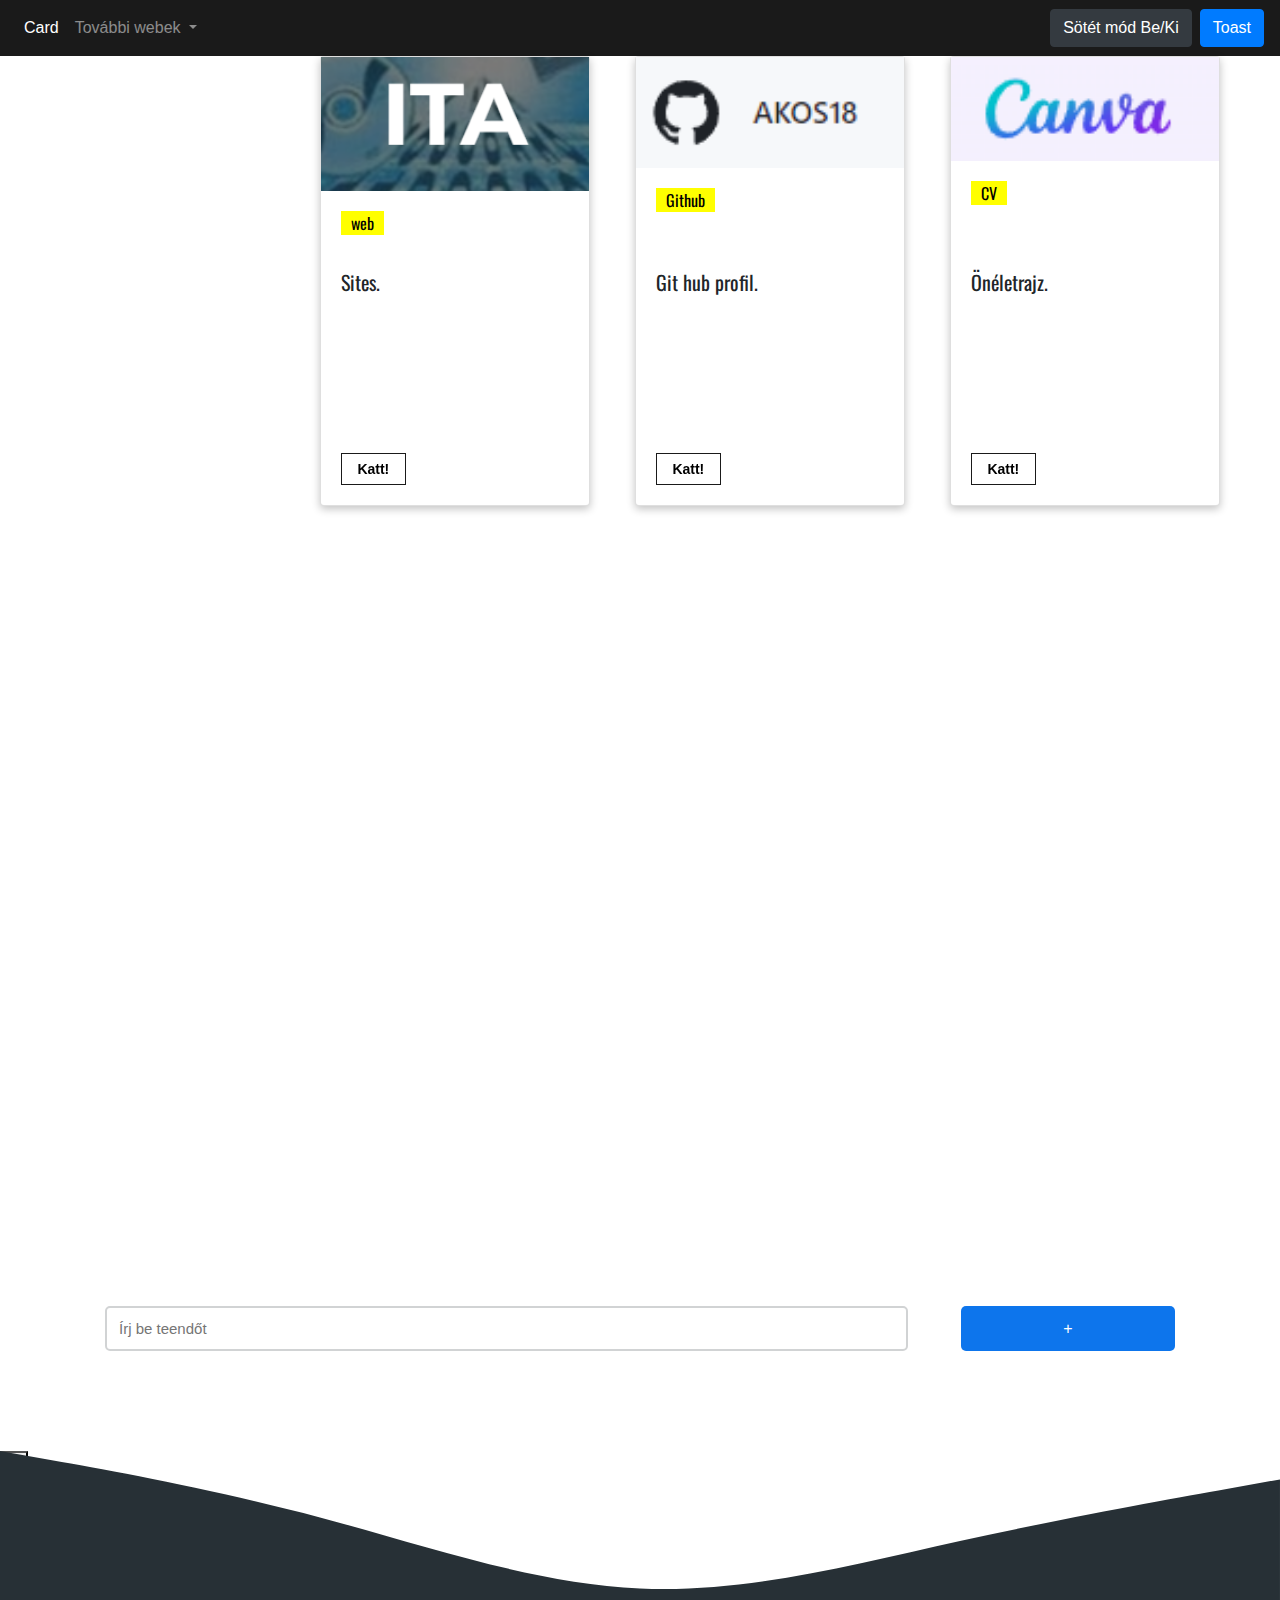
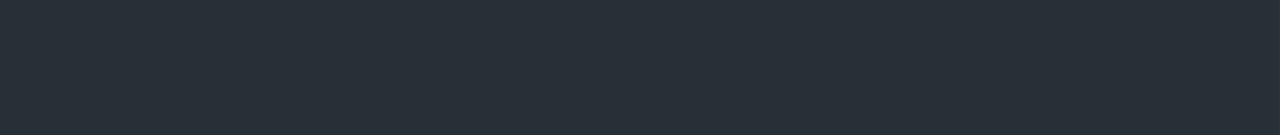
==== index.html @ 9ed6dd80 "Add files via upload" ====
<!DOCTYPE html>
<html lang="hu">

<head>
    <meta charset="UTF-8">
    <meta name="viewport" content="width=device-width, initial-scale=1.0">
    <title>Munkák</title>
    <link rel="stylesheet" href="style2.css">
    <link rel="preconnect" href="https://fonts.googleapis.com">
    <link rel="preconnect" href="https://fonts.gstatic.com" crossorigin>
    <link href="https://fonts.googleapis.com/css2?family=Oswald:wght@200..700&display=swap" rel="stylesheet">
    <link rel="stylesheet" href="https://cdn.jsdelivr.net/npm/bootstrap@4.0.0/dist/css/bootstrap.min.css" integrity="sha384-Gn5384xqQ1aoWXA+058RXPxPg6fy4IWvTNh0E263XmFcJlSAwiGgFAW/dAiS6JXm" crossorigin="anonymous">
    <script src="https://code.jquery.com/jquery-3.2.1.slim.min.js" integrity="sha384-KJ3o2DKtIkvYIK3UENzmM7KCkRr/rE9/Qpg6aAZGJwFDMVNA/GpGFF93hXpG5KkN" crossorigin="anonymous"></script>
    <script src="https://cdn.jsdelivr.net/npm/popper.js@1.12.9/dist/umd/popper.min.js" integrity="sha384-ApNbgh9B+Y1QKtv3Rn7W3mgPxhU9K/ScQsAP7hUibX39j7fakFPskvXusvfa0b4Q" crossorigin="anonymous"></script>
    <script src="https://cdn.jsdelivr.net/npm/bootstrap@4.0.0/dist/js/bootstrap.min.js" integrity="sha384-JZR6Spejh4U02d8jOt6vLEHfe/JQGiRRSQQxSfFWpi1MquVdAyjUar5+76PVCmYl" crossorigin="anonymous"></script>
    <link rel="stylesheet" href="style.css">
</head>

<body>
    <nav class="navbar navbar-expand-lg navbar-dark bg-yellow">
        <button class="navbar-toggler" type="button" data-toggle="collapse" data-target="#navbarNavDropdown" aria-controls="navbarNavDropdown" aria-expanded="false" aria-label="Toggle navigation">
          <span class="navbar-toggler-icon"></span>
        </button>
        <div class="collapse navbar-collapse" id="navbarNavDropdown">
          <ul class="navbar-nav">
            <li class="nav-item active">
              <a class="nav-link" href="#card">Card</a>
            </li>
            <li class="nav-item dropdown">
              <a class="nav-link dropdown-toggle" href="#" id="navbarDropdownMenuLink" data-toggle="dropdown" aria-haspopup="true" aria-expanded="false">
                További webek
              </a>
              <div class="dropdown-menu" aria-labelledby="navbarDropdownMenuLink">
                <a class="dropdown-item" href="https://sites.google.com/view/ita-sza10b/">ITA</a>
                <a class="dropdown-item" href="https://sites.google.com/view/ita-sza10b/digikult-sza10b">Digikult</a>
                <a class="dropdown-item" href="https://sites.google.com/view/ita-sza10b/projekt-sza10b">Projekt</a>
                <a class="dropdown-item" href="https://sites.google.com/view/ita-sza10b/python-sza10b">Python</a>
                <a class="dropdown-item" href="https://sites.google.com/view/ita-sza10b/web-sza10b">Web</a>
                <a class="dropdown-item" href="https://sites.google.com/view/ita-sza10b/halozat-sza10b">Hálózat</a>
                <a class="dropdown-item" href="https://sites.google.com/view/ita-sza10b/bemutatkoz%C3%A1s-sza11b">Bemutatkozás</a>
              </div>
            </li>
          </ul>
        </div>
        <button id="dark-mode-toggle" class="btn btn-secondary ml-auto btn-dark">Sötét mód Be/Ki</button>
        <button type="button" class="btn btn-primary ml-2" data-toggle="modal" data-target="#myModal">Toast</button>
    </nav>
    <div id="card" class="card-container">
        <div class="card">
            <div class="profile-pic"><img src="ita.png" alt="Órarend"></div>
            <div class="bottom">
                <div class="bottom2">
                    <div class="ir1">
                        <span class="cim">web</span>
                    </div>
                    <p id="text">Sites.</p>
                </div>
                <div class="bottom-bottom">
                    <a href="https://sites.google.com/view/ita-sza10b/" class="button">Katt!</a>
                </div>
            </div>
        </div>
        <div class="card">
            <div class="profile-pic"><img src="gh.png" alt="Órarend"></div>
            <div class="bottom">
                <div class="bottom2">
                    <div class="ir1">
                        <span class="cim">Github</span>
                    </div>
                    <p id="text">Git hub profil.</p>

                </div>
                <div class="bottom-bottom">
                    <a href="https://github.com/AKOS18" class="button">Katt!</a>
                </div>
            </div>
        </div>
        <div class="card">
            <div class="profile-pic"><img src="canva.png" alt="Órarend"></div>
            <div class="bottom">
                <div class="bottom2">
                    <div class="ir1">
                        <span class="cim">CV</span>
                    </div>
                    <p id="text">Önéletrajz.</p>
                    
                </div>
                <div class="bottom-bottom">
                    <a href="https://www.canva.com/" class="button">Katt!</a>
                </div>
            </div>
        </div>
    </div>
    </div>
    <div class="parallax"></div>
    <div class="container">
        <div id="newtask">
            <input type="text" placeholder="Írj be teendőt">
            <button id="push">+</button>
        </div>
        <div id="tasks"></div>
    </div>
    <svg xmlns="http://www.w3.org/2000/svg" viewBox="0 0 1440 320" class="wave">
        <path fill="#273036" fill-opacity="1" d="M0,0L60,10.7C120,21,240,43,360,74.7C480,107,600,149,720,154.7C840,160,960,128,1080,101.3C1200,75,1320,53,1380,42.7L1440,32L1440,320L1380,320C1320,320,1200,320,1080,320C960,320,840,320,720,320C600,320,480,320,360,320C240,320,120,320,60,320L0,320Z"></path>
    </svg>
    <div class="modal fade" id="myModal" tabindex="-1" role="dialog" aria-labelledby="exampleModalLabel" aria-hidden="true">
        <div class="modal-dialog" role="document">
            <div class="modal-content">
                <div class="modal-header">
                    <h5 class="modal-title" id="exampleModalLabel">Toast</h5>
                    <button type="button" class="close" data-dismiss="modal" aria-label="Close">
                        <span aria-hidden="true">&times;</span>
                    </button>
                </div>
                <div class="modal-body">
                    <center><img src="sitckman.png" id="" alt=""></center>
                    <center>Ákos vagyok 18 éves. Gépészes diák.</center>
                </div>
                <div class="modal-footer">
                    <button type="button" class="btn btn-secondary" data-dismiss="modal">Close</button>
                </div>
            </div>
        </div>
    </div>
    <button><a href="https://botsrv2.com/qb/kePlpbP8Vyb0ozya/vK8WdbwQQ9rJlzN5"></a>Bot</button>
    <script>
    document.getElementById('dark-mode-toggle').addEventListener('click', function() {
        document.body.classList.toggle('dark-mode');
        document.querySelector('.navbar').classList.toggle('dark-mode');
        document.querySelectorAll('.card').forEach(function(card) {
            card.classList.toggle('dark-mode');
        });
        document.querySelectorAll('.cim').forEach(function(cim) {
            cim.classList.toggle('dark-mode');
        });
        document.querySelectorAll('.button').forEach(function(button) {
            button.classList.toggle('dark-mode');
        });
        document.querySelectorAll('.tasks').forEach(function(tasks) {
            task.classList.toggle('dark-mode');
        });
    });



    function toggleChat() {
        var chatbox = document.getElementById('chatbox');
        chatbox.style.display = chatbox.style.display === 'none' || chatbox.style.display === '' ? 'block' : 'none';
        if (chatbox.style.display === 'block') {
            sendInitialMessage();
        }
    }

    function sendMessage() {
        var userInput = document.getElementById('userInput');
        var messageText = userInput.value.trim();
        if (messageText) {
            addMessage('user', messageText);
            userInput.value = '';
            getBotResponse(messageText);
        }
    }

    function addMessage(sender, text) {
        var messages = document.getElementById('messages');
        messages.innerHTML = '';
        var message = document.createElement('div');
        message.classList.add('message', sender);
        if (sender === 'bot') {
            message.innerHTML = '<p style="color: black;">' + text + '</p>';
        } else {
            message.innerHTML = '<p>' + text + '</p>';
        }
        messages.appendChild(message);
        messages.scrollTop = messages.scrollHeight;
    }





    document.querySelector('#push').onclick = function(){
        if(document.querySelector('#newtask input').value.length == 0){
            alert("Írj be valamit!!!")
        }

        else{
            document.querySelector('#tasks').innerHTML += `
                <div class="task">
                    <span id="taskname">
                        ${document.querySelector('#newtask input').value}
                    </span>
                    <button class="delete">
                        <i class="far fa-trash-alt">Törlés</i>
                    </button>
                </div>
            `;

            var current_tasks = document.querySelectorAll(".delete");
            for(var i=0; i<current_tasks.length; i++){
                current_tasks[i].onclick = function(){
                    this.parentNode.remove();
                }
            }
        }
    }
    
 
  if (!Array.isArray(window.qbOptions)) {
    window.qbOptions = []
  }
  window.qbOptions.push({"baseUrl":"https://botsrv2.com","use":"kePlpbP8Vyb0ozya/vK8WdbwQQ9rJlzN5"});
</script>
<script type="text/javascript" src="https://static.botsrv2.com/website/js/widget2.js" crossorigin="anonymous" defer data-no-minify="1" data-cfasync="false">
    </script>
</body>

</html>
---- style2.css ----
a.button {
    appearance: none;
    background-color: transparent;
    border: 0.125em solid #1A1A1A;
    box-sizing: border-box;
    color: #000000;
    cursor: pointer;
    display: inline-block;
    font-family: "Gill Sans", sans-serif;
    font-size: 14px;
    font-weight: 600;
    line-height: normal;
    margin: 0;
    min-height: 0.75em;
    min-width: 0;
    outline: none;
    padding: 0.5em 1.1em;
    text-align: center;
    text-decoration: none;
    user-select: none;
    -webkit-user-select: none;
    touch-action: manipulation;
    will-change: transform;
}

a.button:disabled {
    pointer-events: none;
}

a.button:hover {
    color: #fff;
    background-color: #1A1A1A;
    box-shadow: rgba(0, 0, 0, 0.25) 0 8px 15px;
}

a.button:active {
    box-shadow: none;
    transform: translateY(0);
}

.card-container {
    width: 900px;
    height: 600px;
    display: flex;
    position: relative;
    justify-content: space-between;
    left: 25%;
}

.card {
    width: 280px;
    height: 450px;
    background: rgb(0, 0, 0);
    position: relative;
    transition: all 0.5s ease-in-out;
    flex-basis: 30%;
    box-shadow: rgba(0, 0, 0, 0.24) 0px 3px 8px;
}

.card:hover {
    box-shadow: rgba(0, 0, 0, 0.24) 0px 10px 15px;
}

.card img {
    width: 100%;
}

.card-text {
    text-align: center;
    padding: 10px;
}

.card-text h2 {
    font-size: 24px;
    margin-bottom: 10px;
}

.card-text p {
    font-size: 18px;
    margin-bottom: 20px;
}

.bottom-bottom {
    position: absolute;
    bottom: 20px;
    left: 20px;
    right: 20px;
    z-index: 2;
}

.about-me {
    margin-bottom: 50px;
}

.ir1 {
    position: absolute;
    left: 20px;
    right: 20px;
    z-index: 2;
    font-family: "Oswald", sans-serif;
}

p {
    position: absolute;
    top: 270px;
    right: 20px;
    left: 20px;
    font-family: "Oswald", sans-serif;
}

.cim {
    background-color: yellow;
    padding-left: 10px;
    padding-right: 10px;
    color: black;
}

.bottom2 {
    margin: 20px 20px 20px 20px;
}

#text {
    position: absolute;
    left: 20px;
    right: 20px;
    top: 210px;
    z-index: 2;
    font-family: "Oswald", sans-serif;
    font-size: 20px;
}

body {
    background-image: url('hatterkep.jpg');
    background-attachment: fixed;
    background-size: cover;
}


body.dark-mode {
    background-color: #121212;
    color: #ffffff;
}

.navbar-dark.bg-dark.dark-mode {
    background-color: #1c1c1c;
}

.card.dark-mode {
    background-color: #1e1e1e;
    border-color: #333333;
}

.card .bottom .bottom2 .cim.dark-mode {
    color: black;
}

.card .bottom-bottom .button.dark-mode {
    background-color: #444444;
    color: #ffffff;
}

.nav-item {
    position: relative;
}

.nav-item::after {
    content: '';
    position: absolute;
    left: 50%;
    bottom: 0;
    width: 0;
    height: 2px;
    background-color: yellow;
    transition: all 0.3s ease-in-out;
    box-shadow: 0 0 0 yellow;
}

.nav-item:hover::after {
    left: 0;
    width: 100%;
    box-shadow: 0 -4px 15px yellow;
}

.navbar{
    background-color: #1A1A1A;
}

.chat-icon {
    position: fixed;
    bottom: 20px;
    right: 20px;
    background-color: #007bff;
    color: white;
    border-radius: 50%;
    padding: 15px;
    cursor: pointer;
    box-shadow: 0 2px 10px rgba(0, 0, 0, 0.1);
    z-index: 1000;
}

.chatbox {
    display: none;
    position: fixed;
    bottom: 80px;
    right: 20px;
    width: 300px;
    max-height: 400px;
    border: 1px solid #ccc;
    border-radius: 10px;
    background-color: white;
    box-shadow: 0 2px 10px rgba(0, 0, 0, 0.1);
    z-index: 1000;
    overflow: hidden;
}

.chatbox-header {
    background-color: #007bff;
    color: white;
    padding: 10px;
    display: flex;
    justify-content: space-between;
    align-items: center;
}

.chatbox-body {
    padding: 10px;
    overflow-y: auto;
    height: 300px;
}

.chatbox-footer {
    display: flex;
    align-items: center;
    padding: 10px;
    border-top: 1px solid #ccc;
}

.chatbox-footer input {
    flex: 1;
    padding: 5px;
    border: 1px solid #ccc;
    border-radius: 5px;
    margin-right: 5px;
}

.chatbox-footer button {
    padding: 5px 10px;
    background-color: #007bff;
    color: white;
    border: none;
    border-radius: 5px;
    cursor: pointer;
}

.message {
    margin: 5px 0;
    top: 5px;
}

.message.bot {
    text-align: left;
}

.message.user {
    text-align: right;
}

.message p {
    display: inline-block;
    top: 150px;
    padding: 10px;
    border-radius: 10px;
    background-color: #f1f1f1;
    max-width: 80%;
}

.message.user p {
    background-color: #007bff;
    color: white;
}

*,
*:before,
*:after{
    padding: 0;
    margin: 0;
    box-sizing: border-box;
}

body{
    height: 100vh;
    background: #066acd;
}

.containe{
    width: 40%;
    top: 50%;
    left: 50%;
    background: white;
    border-radius: 10px;
    min-width: 450px;
    position: absolute;
    min-height: 100px;
    transform: translate(-50%,-50%);
}

#newtask{
    position: relative;
    padding: 30px 20px;
}

#newtask input{
    width: 75%;
    height: 45px;
    padding: 12px;
    color: #111111;
    font-weight: 500;
    position: relative;
    border-radius: 5px;
    font-family: 'Poppins',sans-serif;
    font-size: 15px;
    border: 2px solid #d1d3d4;
}

#newtask input:focus{
    outline: none;
    border-color: #0d75ec;
}

#newtask button{
    position: relative;
    float: right;
    font-weight: 500;
    font-size: 16px;
    background-color: #0d75ec;
    border: none;
    color: #ffffff;
    cursor: pointer;
    outline: none;
    width: 20%;
    height: 45px;
    border-radius: 5px;
    font-family: 'Poppins',sans-serif;
}

#tasks{
    border-radius: 10px;
    width: 100%;
    position: relative;
    background-color: #ffffff;
    padding: 30px 20px;
    margin-top: 10px;
}

.task{
    border-radius: 5px;
    align-items: center;
    justify-content: space-between;
    border: 1px solid #939697;
    cursor: pointer;
    background-color: #444444;
    color: white;
    height: 50px;
    margin-bottom: 8px;
    padding: 5px 10px;
    display: flex;
}

.task span{
    font-family: 'Poppins',sans-serif;
    font-size: 15px;
    font-weight: 400;
}

.task button{
    background-color: #575757;
    color: #ffffff;
    border: none;
    cursor: pointer;
    outline: none;
    height: 100%;
    width: 40px;
    border-radius: 5px;
}

.dark-mode .tasks {
    background-color: #121212;;
}

.parallax {
    background-image: url('hatterkep.jpg');
    background-attachment: fixed;
    background-size: cover;
    height: 600px;
    margin-top: -30px;
    margin-bottom: 50px;
}

.wave {
    position: absolute;
    margin-bottom: -20px;
}
---- style.css ----
.dropdown-item {
    display: block;
    width: 100%;
    padding: .25rem 1.5rem;
    clear: both;
    font-weight: 400;
    color: white;
    text-align: inherit;
    white-space: nowrap;
    background-color: #1e1e1e;
    border: 0;
}

.dropdown-menu.show {
    display: block;
    background-color: #1e1e1e;
}

.dark-mode #tasks {
    background-color: #121212;
}

.modal-body{
    color: black;
}
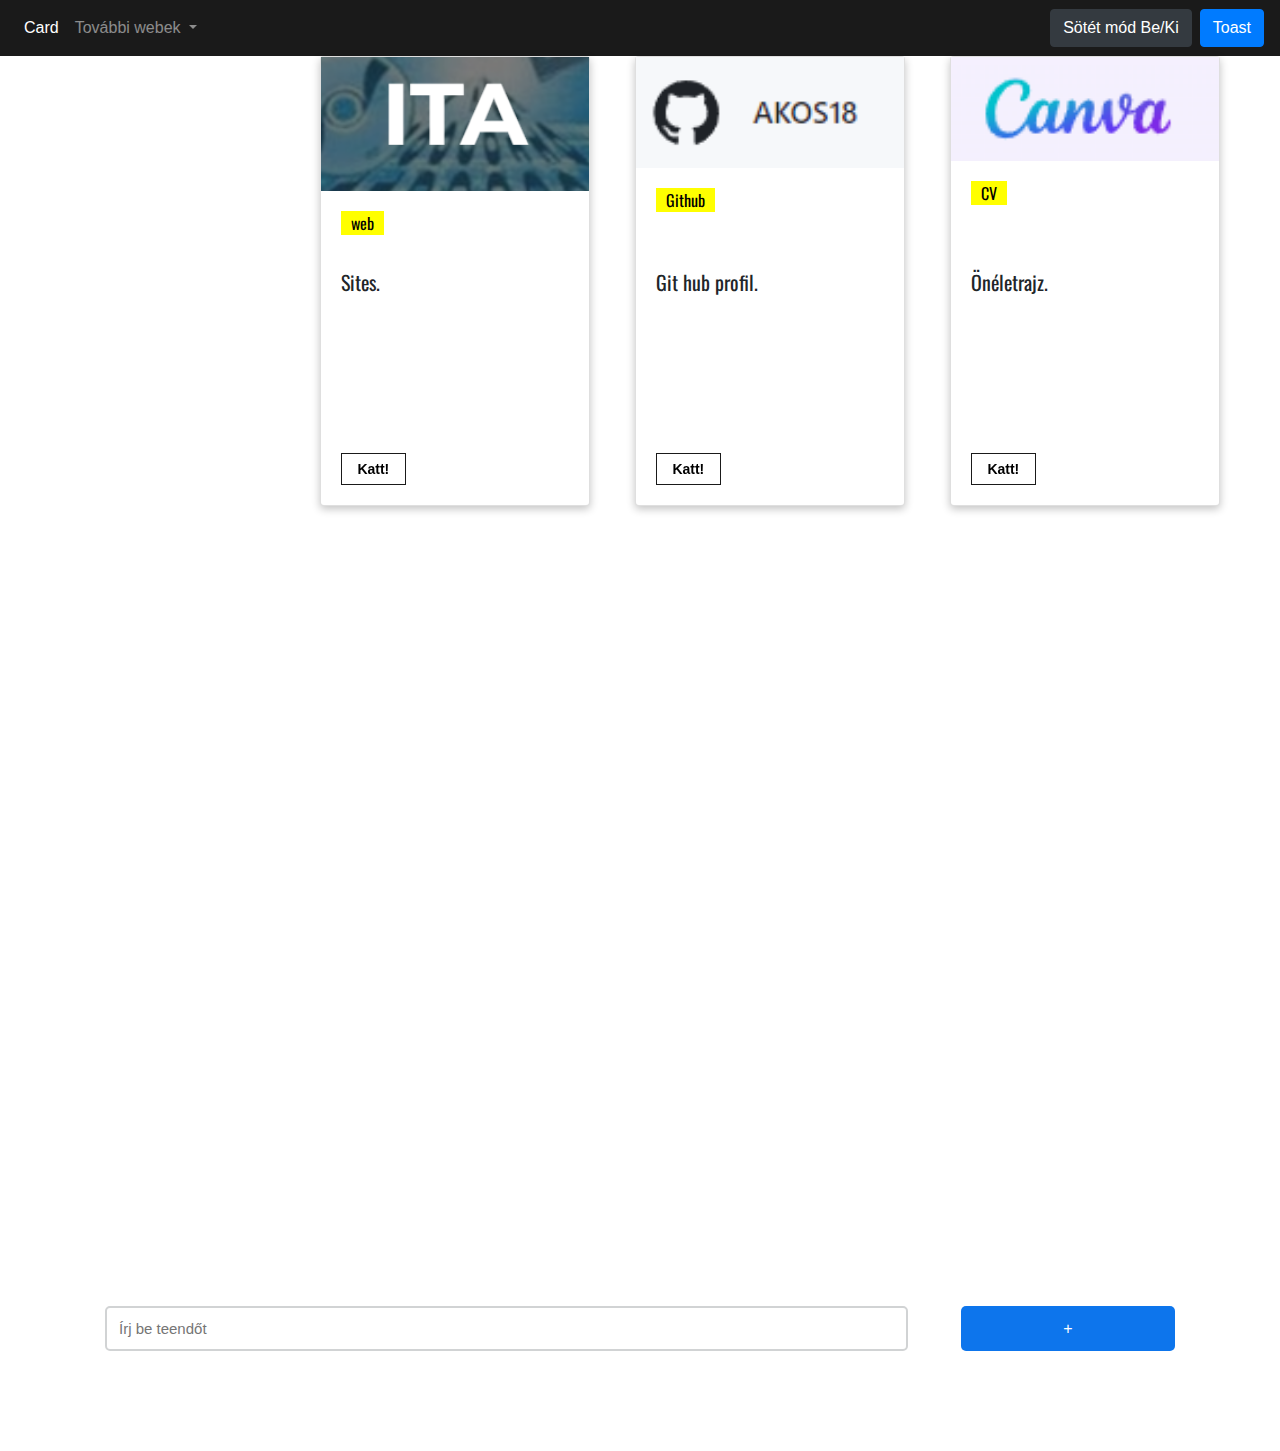
==== commit 4914a13a: "Update index.html" ====
--- a/index.html
+++ b/index.html
@@ -45,8 +45,10 @@
         <button id="dark-mode-toggle" class="btn btn-secondary ml-auto btn-dark">Sötét mód Be/Ki</button>
         <button type="button" class="btn btn-primary ml-2" data-toggle="modal" data-target="#myModal">Toast</button>
     </nav>
+
     <div id="card" class="card-container">
         <div class="card">
+            
             <div class="profile-pic"><img src="ita.png" alt="Órarend"></div>
             <div class="bottom">
                 <div class="bottom2">
@@ -92,6 +94,7 @@
         </div>
     </div>
     </div>
+</div>
     <div class="parallax"></div>
     <div class="container">
         <div id="newtask">
@@ -100,9 +103,6 @@
         </div>
         <div id="tasks"></div>
     </div>
-    <svg xmlns="http://www.w3.org/2000/svg" viewBox="0 0 1440 320" class="wave">
-        <path fill="#273036" fill-opacity="1" d="M0,0L60,10.7C120,21,240,43,360,74.7C480,107,600,149,720,154.7C840,160,960,128,1080,101.3C1200,75,1320,53,1380,42.7L1440,32L1440,320L1380,320C1320,320,1200,320,1080,320C960,320,840,320,720,320C600,320,480,320,360,320C240,320,120,320,60,320L0,320Z"></path>
-    </svg>
     <div class="modal fade" id="myModal" tabindex="-1" role="dialog" aria-labelledby="exampleModalLabel" aria-hidden="true">
         <div class="modal-dialog" role="document">
             <div class="modal-content">
@@ -122,7 +122,6 @@
             </div>
         </div>
     </div>
-    <button><a href="https://botsrv2.com/qb/kePlpbP8Vyb0ozya/vK8WdbwQQ9rJlzN5"></a>Bot</button>
     <script>
     document.getElementById('dark-mode-toggle').addEventListener('click', function() {
         document.body.classList.toggle('dark-mode');
@@ -215,4 +214,4 @@
     </script>
 </body>
 
-</html>+</html>
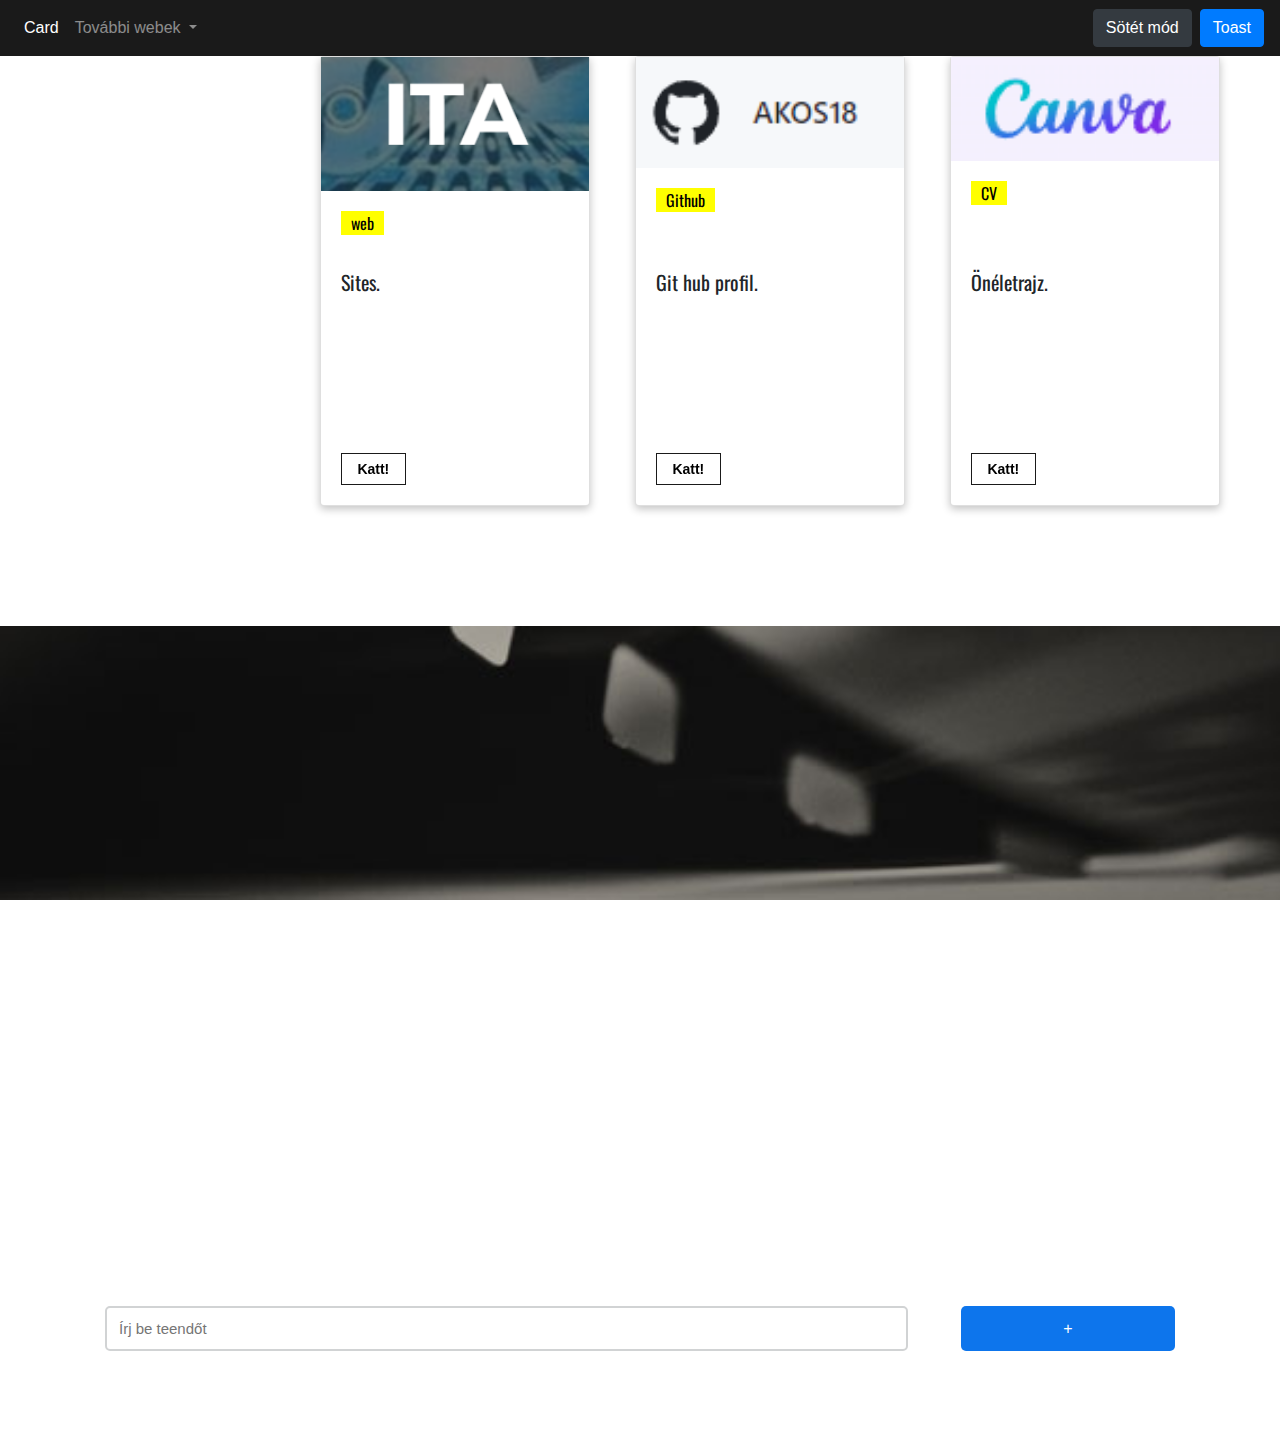
==== commit 004dbf4a: "Update index.html" ====
--- a/index.html
+++ b/index.html
@@ -42,7 +42,7 @@
             </li>
           </ul>
         </div>
-        <button id="dark-mode-toggle" class="btn btn-secondary ml-auto btn-dark">Sötét mód Be/Ki</button>
+        <button id="dark-mode-toggle" class="btn btn-secondary ml-auto btn-dark">Sötét mód</button>
         <button type="button" class="btn btn-primary ml-2" data-toggle="modal" data-target="#myModal">Toast</button>
     </nav>
 
--- a/style2.css
+++ b/style2.css
@@ -46,7 +46,30 @@
     justify-content: space-between;
     left: 25%;
 }
-
+.card-inner {
+    position: relative;
+    width: 200px;
+    height: 300px;
+    transform-style: preserve-3d;
+    transition: transform 0.6s;
+}
+
+.card:hover .card-inner {
+    transform: rotateY(180deg);
+}
+.card-front,
+.card-back {
+    position: absolute;
+    width: 100%;
+    height: 100%;
+    backface-visibility: hidden;
+    display: flex;
+    flex-direction: column;
+    justify-content: center;
+    align-items: center;
+    color: #fff;
+    font-family: 'Oswald', sans-serif;
+}
 .card {
     width: 280px;
     height: 450px;
@@ -388,7 +411,7 @@
 }
 
 .parallax {
-    background-image: url('hatterkep.jpg');
+    background-image: url('paralax.png');
     background-attachment: fixed;
     background-size: cover;
     height: 600px;
@@ -396,7 +419,3 @@
     margin-bottom: 50px;
 }
 
-.wave {
-    position: absolute;
-    margin-bottom: -20px;
-}